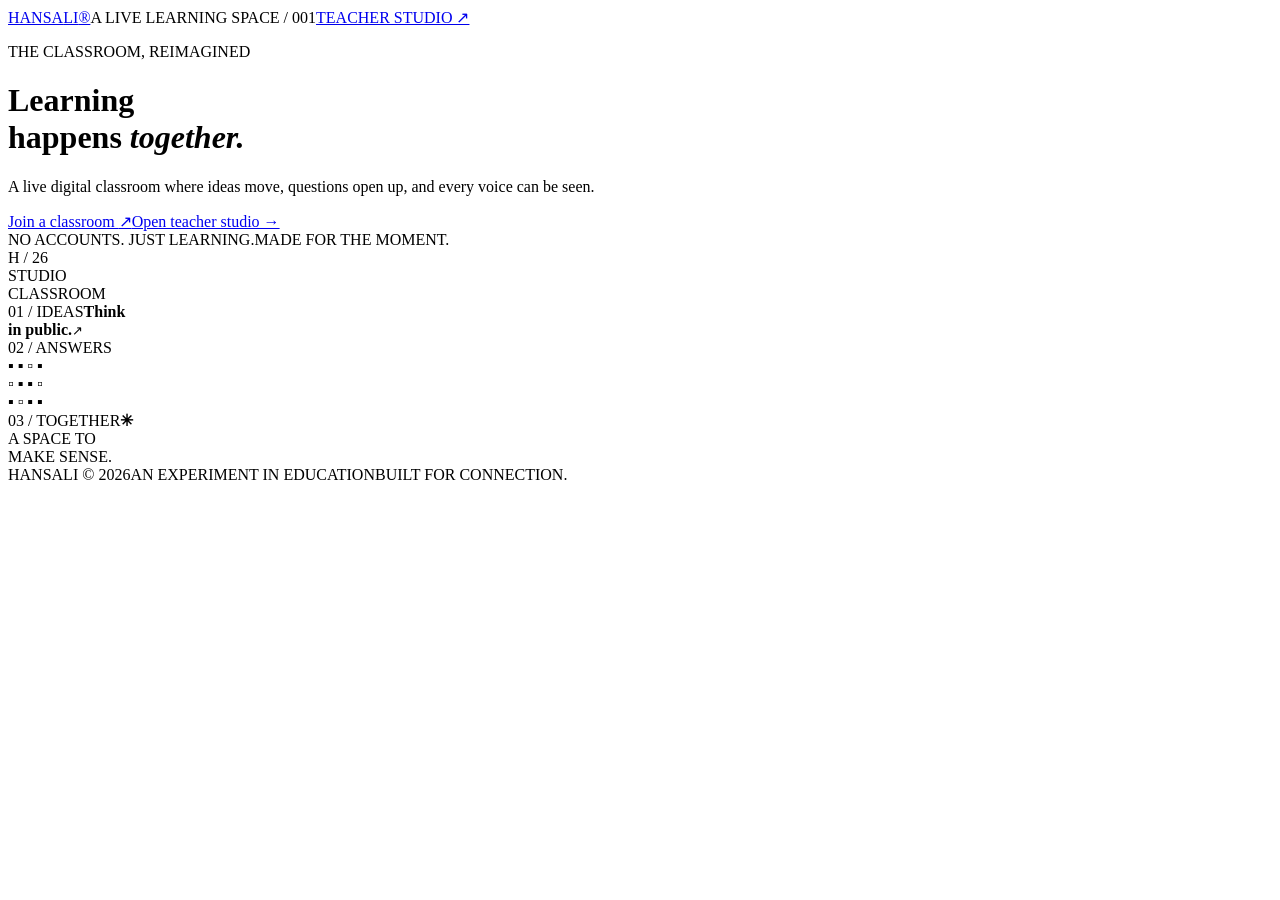
==== index.html @ 31b4c89b "WEB HANSSLI" ====
<!doctype html>
<html lang="en"><head><meta charset="utf-8"><meta name="viewport" content="width=device-width,initial-scale=1"><meta name="theme-color" content="#f3f0e8"><title>HANSALI — The live classroom</title><link rel="preconnect" href="https://fonts.googleapis.com"><link href="https://fonts.googleapis.com/css2?family=DM+Mono:wght@400;500&family=DM+Sans:wght@400;500;600;700;800;900&display=swap" rel="stylesheet"><link rel="stylesheet" href="css/style.css"></head>
<body class="landing">
<header class="topbar"><a class="brand" href="index.html">HANSA<span>LI</span><i>®</i></a><span class="eyebrow">A LIVE LEARNING SPACE / 001</span><a class="nav-link" href="teacher.html">TEACHER STUDIO ↗</a></header>
<main class="hero">
  <div class="hero-copy"><p class="kicker"><span class="live-dot"></span> THE CLASSROOM, REIMAGINED</p><h1>Learning<br>happens <em>together.</em></h1><p class="hero-sub">A live digital classroom where ideas move, questions open up, and every voice can be seen.</p><div class="hero-actions"><a class="btn btn-dark" href="student.html">Join a classroom <span>↗</span></a><a class="text-link" href="teacher.html">Open teacher studio →</a></div><div class="hero-foot"><span>NO ACCOUNTS. JUST LEARNING.</span><span>MADE FOR THE MOMENT.</span></div></div>
  <div class="hero-art"><div class="art-stamp">H / 26<br>STUDIO<br>CLASSROOM</div><div class="orb orb-one"></div><div class="orb orb-two"></div><div class="art-grid"></div><div class="art-card card-a"><span>01 / IDEAS</span><strong>Think<br>in public.</strong><small>↗</small></div><div class="art-card card-b"><span>02 / ANSWERS</span><div class="mini-dots">▪ ▪ ▫ ▪<br>▫ ▪ ▪ ▫<br>▪ ▫ ▪ ▪</div></div><div class="art-card card-c"><span>03 / TOGETHER</span><strong>✳</strong></div><div class="art-caption">A SPACE TO<br>MAKE SENSE.</div></div>
</main>
<footer class="site-footer"><span>HANSALI © 2026</span><span>AN EXPERIMENT IN EDUCATION</span><span>BUILT FOR CONNECTION.</span></footer>
</body></html>
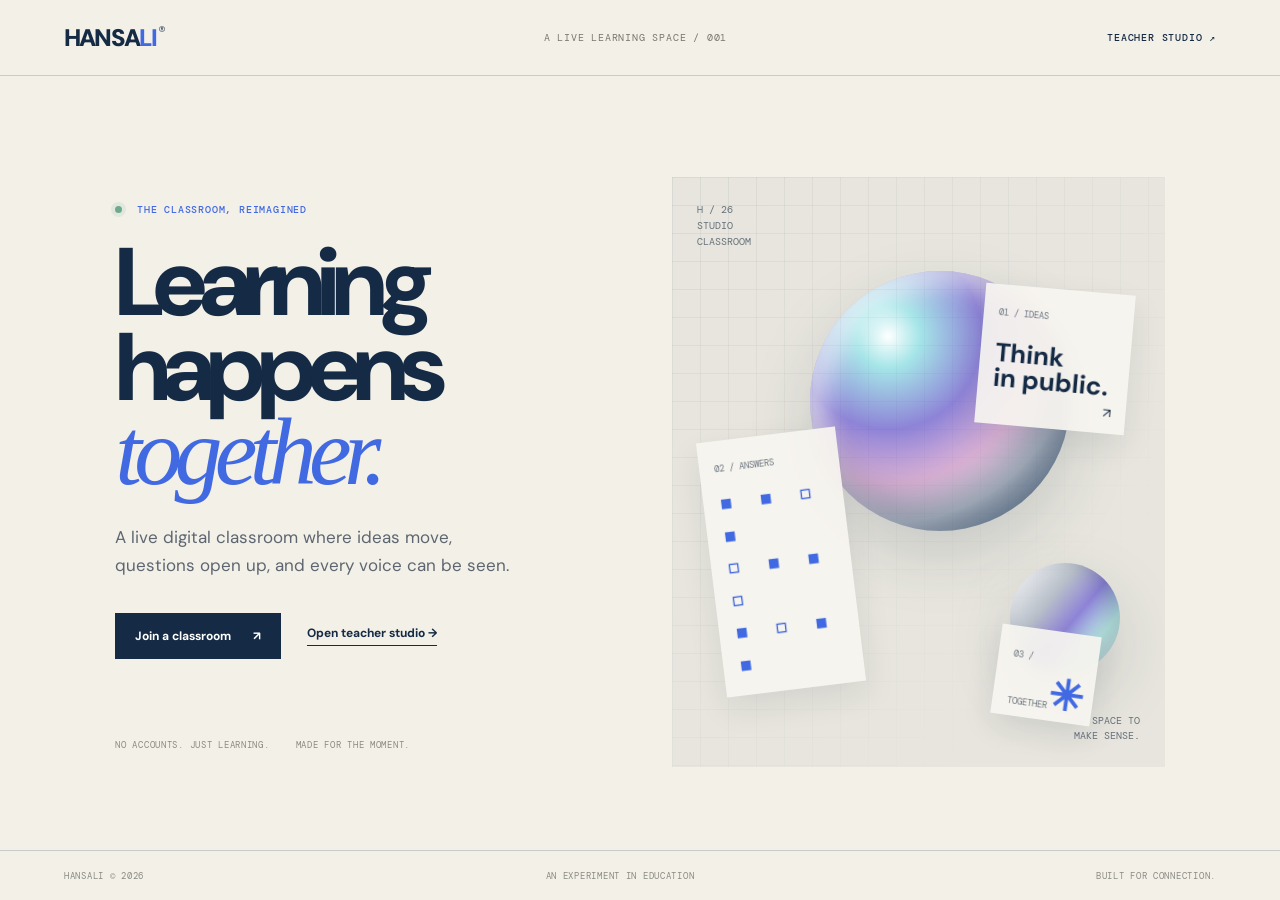
==== commit 3dddddaa: "Fix static asset paths for root-level files" ====
--- a/index.html
+++ b/index.html
@@ -1,5 +1,5 @@
 <!doctype html>
-<html lang="en"><head><meta charset="utf-8"><meta name="viewport" content="width=device-width,initial-scale=1"><meta name="theme-color" content="#f3f0e8"><title>HANSALI — The live classroom</title><link rel="preconnect" href="https://fonts.googleapis.com"><link href="https://fonts.googleapis.com/css2?family=DM+Mono:wght@400;500&family=DM+Sans:wght@400;500;600;700;800;900&display=swap" rel="stylesheet"><link rel="stylesheet" href="css/style.css"></head>
+<html lang="en"><head><meta charset="utf-8"><meta name="viewport" content="width=device-width,initial-scale=1"><meta name="theme-color" content="#f3f0e8"><title>HANSALI — The live classroom</title><link rel="preconnect" href="https://fonts.googleapis.com"><link href="https://fonts.googleapis.com/css2?family=DM+Mono:wght@400;500&family=DM+Sans:wght@400;500;600;700;800;900&display=swap" rel="stylesheet"><link rel="stylesheet" href="style.css"></head>
 <body class="landing">
 <header class="topbar"><a class="brand" href="index.html">HANSA<span>LI</span><i>®</i></a><span class="eyebrow">A LIVE LEARNING SPACE / 001</span><a class="nav-link" href="teacher.html">TEACHER STUDIO ↗</a></header>
 <main class="hero">
--- a/style.css
+++ b/style.css
@@ -0,0 +1,2 @@
+*{box-sizing:border-box} :root{--paper:#f3f0e8;--navy:#152b45;--blue:#4169e1;--ink:#181818;--silver:#d9dde5;--muted:#77776f;--line:rgba(21,43,69,.18);--mono:'DM Mono',monospace;--sans:'DM Sans',sans-serif}html{scroll-behavior:smooth}body{margin:0;background:var(--paper);color:var(--navy);font-family:var(--sans);min-height:100vh}a{color:inherit;text-decoration:none}button,input,textarea{font:inherit}button{cursor:pointer}.hidden{display:none!important}.topbar{height:76px;padding:0 5vw;display:flex;align-items:center;justify-content:space-between;border-bottom:1px solid var(--line)}.brand{font-size:24px;font-weight:900;letter-spacing:-1.8px;color:var(--navy)}.brand span{color:var(--blue)}.brand i{font:10px var(--mono);vertical-align:top;margin-left:3px}.eyebrow,.mono,.kicker,.panel-index,label,.tiny,.site-footer,.hero-foot,.nav-link{font-family:var(--mono);letter-spacing:.08em;font-size:10px}.eyebrow{color:var(--muted)}.nav-link{font-weight:500}.hero{min-height:calc(100vh - 126px);padding:7vh 9vw 5vh;display:grid;grid-template-columns:1fr 1fr;align-items:center;gap:5vw;overflow:hidden}.kicker{color:var(--blue);font-weight:500}.live-dot{display:inline-block;width:7px;height:7px;border-radius:50%;background:#6caa8b;margin-right:8px;box-shadow:0 0 0 4px #6caa8b22}.hero h1,.gate-form h1,.studio-heading h1,.join-copy h1{font-size:clamp(58px,7.5vw,112px);line-height:.88;letter-spacing:-.085em;margin:25px 0 28px;font-weight:800}.hero h1 em,.gate-form h1 em,.studio-heading h1 em,.join-copy h1 em,.panel-title h3 em{font-family:Georgia,serif;font-weight:400;color:var(--blue);letter-spacing:-.08em}.hero-sub{max-width:400px;font-size:17px;line-height:1.65;color:#5d6670}.hero-actions{display:flex;align-items:center;gap:26px;margin-top:34px}.btn{border:0;padding:15px 20px;display:inline-flex;align-items:center;justify-content:center;gap:22px;font-weight:700;font-size:12px;transition:transform .2s,background .2s;color:var(--navy)}.btn:hover{transform:translateY(-2px)}.btn-dark{background:var(--navy);color:white}.btn-blue{background:var(--blue);color:white}.btn-light{background:var(--paper);color:var(--navy)}.btn-outline{background:transparent;border:1px solid var(--line)}.btn-small{padding:10px 13px;font-size:11px}.text-link{font-size:12px;font-weight:700;border-bottom:1px solid var(--navy);padding-bottom:4px}.hero-foot{display:flex;gap:26px;color:#8b8b82;margin-top:80px;font-size:9px}.hero-art{height:min(590px,70vh);min-height:440px;position:relative;background:#e7e5dd;overflow:hidden}.art-grid{position:absolute;inset:0;background-image:linear-gradient(#152b4510 1px,transparent 1px),linear-gradient(90deg,#152b4510 1px,transparent 1px);background-size:28px 28px;mask-image:linear-gradient(130deg,black,transparent 80%)}.orb{position:absolute;border-radius:50%;filter:drop-shadow(0 25px 30px #152b4525)}.orb-one{width:260px;height:260px;top:16%;left:28%;background:radial-gradient(circle at 30% 25%,#fff 0,#a5e5e8 12%,#8e83d7 35%,#dfb4d8 55%,#d8dce4 70%,#6f849c 90%);box-shadow:inset -25px -30px 40px #152b4566,inset 15px 15px 25px #fff9}.orb-two{width:110px;height:110px;right:9%;bottom:16%;background:linear-gradient(130deg,#fff,#b8bfc9 35%,#8e83d7 55%,#c4f4ed 75%,#fff);box-shadow:inset -12px -10px 20px #152b4540}.art-stamp{position:absolute;top:25px;left:25px;z-index:2;font:10px/1.6 var(--mono);color:#66717b}.art-card{position:absolute;z-index:3;padding:15px;background:#f8f6f0e8;box-shadow:0 12px 30px #152b4518;backdrop-filter:blur(8px)}.art-card span{font:9px var(--mono);color:#6c7680}.card-a{top:19%;right:7%;transform:rotate(5deg);width:150px}.card-a strong{display:block;font-size:26px;line-height:.95;margin:20px 0}.card-a small{position:absolute;right:15px;bottom:12px}.card-b{bottom:13%;left:8%;transform:rotate(-7deg);width:140px}.mini-dots{font:25px/1.3 var(--mono);letter-spacing:5px;margin-top:10px;color:var(--blue)}.card-c{right:14%;bottom:8%;width:100px;height:90px;transform:rotate(8deg)}.card-c strong{font-size:42px;color:var(--blue)}.art-caption{position:absolute;bottom:24px;right:25px;font:10px/1.5 var(--mono);text-align:right;color:#66717b}.site-footer{height:50px;border-top:1px solid var(--line);display:flex;justify-content:space-between;align-items:center;padding:0 5vw;color:#8a8b83;font-size:9px}.muted{color:var(--muted);line-height:1.6}.error-text{color:#b04444;font-size:12px;min-height:18px}.toast{position:fixed;bottom:22px;left:50%;transform:translate(-50%,20px);background:var(--navy);color:white;padding:12px 18px;font-size:12px;opacity:0;pointer-events:none;transition:.25s;z-index:50}.toast.show{opacity:1;transform:translate(-50%,0)}input,textarea{width:100%;padding:13px 14px;border:1px solid var(--line);background:#fff9;color:var(--navy);outline:none;border-radius:0}input:focus,textarea:focus{border-color:var(--blue)}textarea{resize:vertical;line-height:1.5}label{display:block;color:#697581;margin-bottom:8px}form{display:flex;flex-direction:column;gap:12px}
+@media(max-width:800px){.topbar{height:64px;padding:0 20px}.eyebrow{display:none}.hero{padding:55px 24px;grid-template-columns:1fr;gap:40px}.hero h1{font-size:clamp(58px,15vw,90px)}.hero-art{height:430px;min-height:0}.hero-foot{margin-top:50px;flex-wrap:wrap}.site-footer{padding:12px 20px;height:auto;gap:12px;flex-wrap:wrap}.nav-link{font-size:9px}}
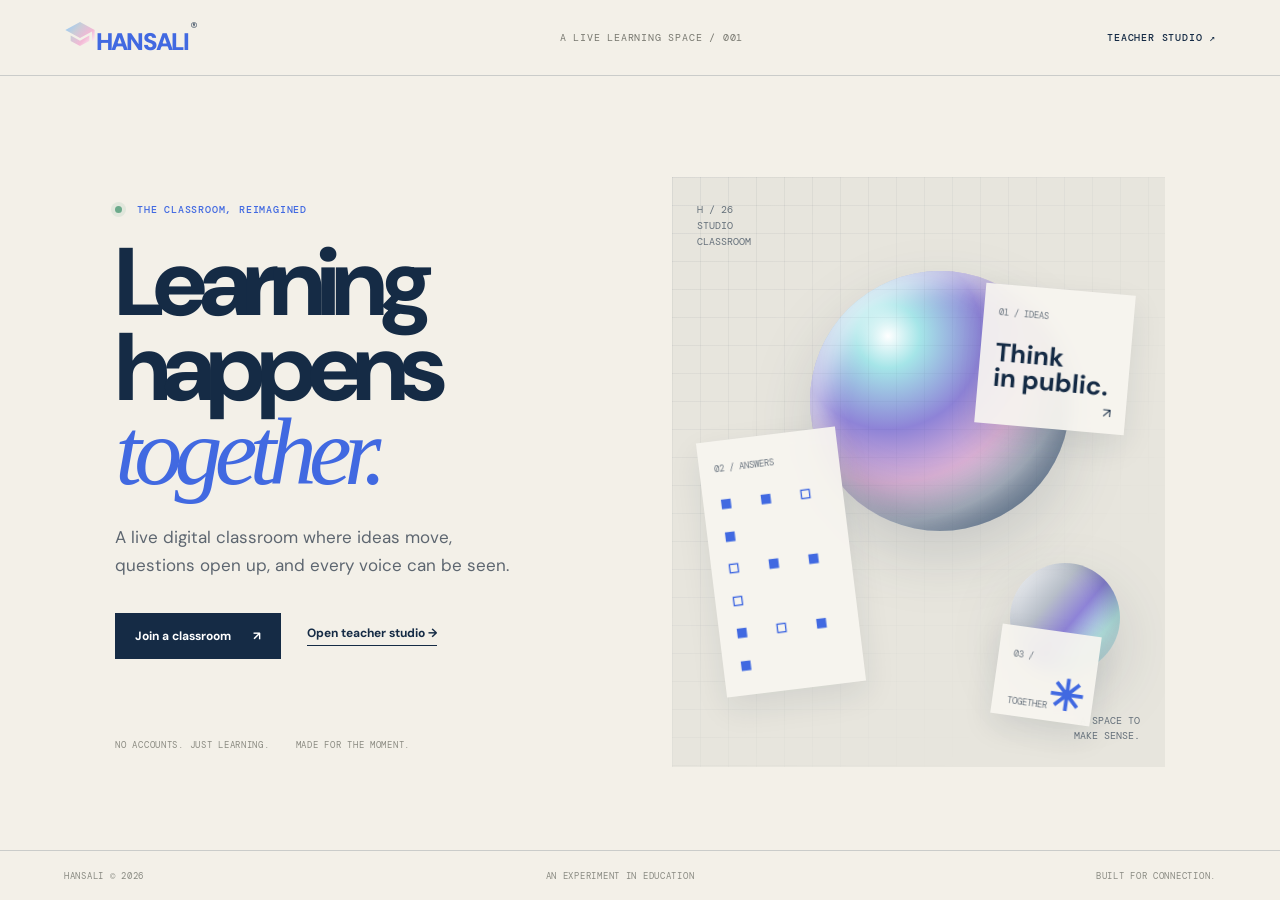
==== commit 252cffd5: "Apply unified HANSALI logo and gradient identity" ====
--- a/index.html
+++ b/index.html
@@ -1,7 +1,7 @@
 <!doctype html>
-<html lang="en"><head><meta charset="utf-8"><meta name="viewport" content="width=device-width,initial-scale=1"><meta name="theme-color" content="#f3f0e8"><title>HANSALI — The live classroom</title><link rel="preconnect" href="https://fonts.googleapis.com"><link href="https://fonts.googleapis.com/css2?family=DM+Mono:wght@400;500&family=DM+Sans:wght@400;500;600;700;800;900&display=swap" rel="stylesheet"><link rel="stylesheet" href="style.css"></head>
+<html lang="en"><head><meta charset="utf-8"><meta name="viewport" content="width=device-width,initial-scale=1"><meta name="theme-color" content="#f3f0e8"><title>HANSALI — The live classroom</title><link rel="preconnect" href="https://fonts.googleapis.com"><link href="https://fonts.googleapis.com/css2?family=DM+Mono:wght@400;500&family=DM+Sans:wght@400;500;600;700;800;900&display=swap" rel="stylesheet"><link rel="icon" type="image/svg+xml" href="./school%2B48px-131987943394753442_0px.svg"><link rel="stylesheet" href="style.css"></head>
 <body class="landing">
-<header class="topbar"><a class="brand" href="index.html">HANSA<span>LI</span><i>®</i></a><span class="eyebrow">A LIVE LEARNING SPACE / 001</span><a class="nav-link" href="teacher.html">TEACHER STUDIO ↗</a></header>
+<header class="topbar"><a class="brand" href="index.html"><img class="brand-mark" src="./school%2B48px-131987943394753442_0px.svg" alt="" width="32" height="32"><span class="brand-word">HANSALI</span><i>®</i></a><span class="eyebrow">A LIVE LEARNING SPACE / 001</span><a class="nav-link" href="teacher.html">TEACHER STUDIO ↗</a></header>
 <main class="hero">
   <div class="hero-copy"><p class="kicker"><span class="live-dot"></span> THE CLASSROOM, REIMAGINED</p><h1>Learning<br>happens <em>together.</em></h1><p class="hero-sub">A live digital classroom where ideas move, questions open up, and every voice can be seen.</p><div class="hero-actions"><a class="btn btn-dark" href="student.html">Join a classroom <span>↗</span></a><a class="text-link" href="teacher.html">Open teacher studio →</a></div><div class="hero-foot"><span>NO ACCOUNTS. JUST LEARNING.</span><span>MADE FOR THE MOMENT.</span></div></div>
   <div class="hero-art"><div class="art-stamp">H / 26<br>STUDIO<br>CLASSROOM</div><div class="orb orb-one"></div><div class="orb orb-two"></div><div class="art-grid"></div><div class="art-card card-a"><span>01 / IDEAS</span><strong>Think<br>in public.</strong><small>↗</small></div><div class="art-card card-b"><span>02 / ANSWERS</span><div class="mini-dots">▪ ▪ ▫ ▪<br>▫ ▪ ▪ ▫<br>▪ ▫ ▪ ▪</div></div><div class="art-card card-c"><span>03 / TOGETHER</span><strong>✳</strong></div><div class="art-caption">A SPACE TO<br>MAKE SENSE.</div></div>
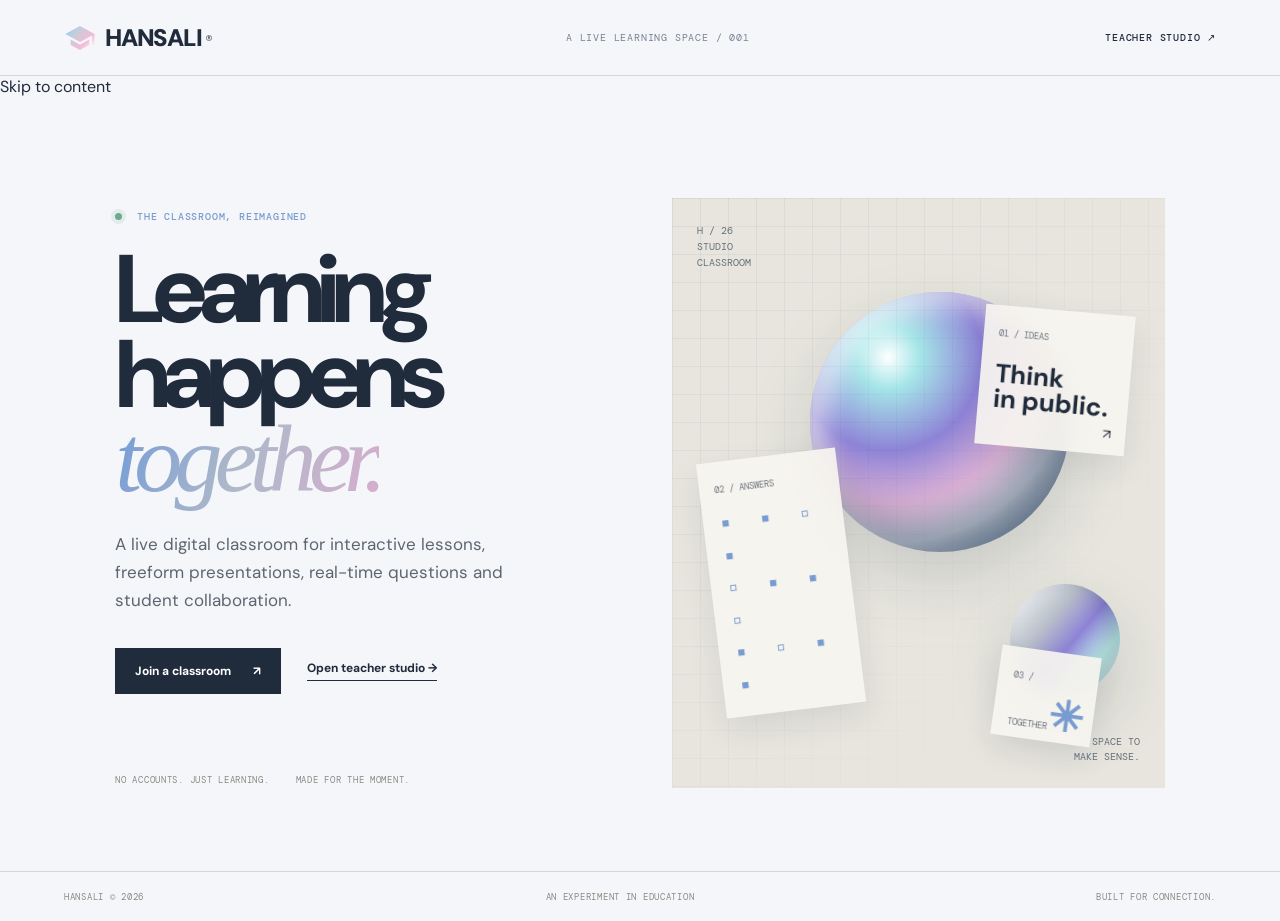
==== commit 72f5b934: "Audit fixes, accessibility and SEO metadata" ====
--- a/index.html
+++ b/index.html
@@ -1,10 +1,10 @@
 <!doctype html>
-<html lang="en"><head><meta charset="utf-8"><meta name="viewport" content="width=device-width,initial-scale=1"><meta name="theme-color" content="#f3f0e8"><title>HANSALI — The live classroom</title><link rel="preconnect" href="https://fonts.googleapis.com"><link href="https://fonts.googleapis.com/css2?family=DM+Mono:wght@400;500&family=DM+Sans:wght@400;500;600;700;800;900&display=swap" rel="stylesheet"><link rel="icon" type="image/svg+xml" href="./school%2B48px-131987943394753442_0px.svg"><link rel="stylesheet" href="style.css"></head>
+<html lang="en"><head><meta charset="utf-8"><meta name="viewport" content="width=device-width,initial-scale=1"><meta name="theme-color" content="#f5f6fa"><meta name="description" content="HANSALI is a live digital classroom where teachers share interactive lessons, build freeform slides, ask questions and bring student ideas together."><meta name="robots" content="index,follow,max-image-preview:large"><link rel="canonical" href="https://hanssali.pages.dev/"><meta property="og:type" content="website"><meta property="og:site_name" content="HANSALI"><meta property="og:title" content="HANSALI — A live digital classroom"><meta property="og:description" content="Interactive lessons, freeform slides, live questions and a shared answer wall — all in one simple classroom."><meta property="og:url" content="https://hanssali.pages.dev/"><meta property="og:image" content="https://hanssali.pages.dev/school%2B48px-131987943394753442_0px.svg"><meta property="og:image:alt" content="HANSALI school logo"><meta name="twitter:card" content="summary"><meta name="twitter:title" content="HANSALI — A live digital classroom"><meta name="twitter:description" content="A live digital classroom for interactive teaching and student collaboration."><title>HANSALI — Live Digital Classroom for Teachers & Students</title><link rel="preconnect" href="https://fonts.googleapis.com"><link href="https://fonts.googleapis.com/css2?family=DM+Mono:wght@400;500&family=DM+Sans:wght@400;500;600;700;800;900&display=swap" rel="stylesheet"><link rel="icon" type="image/svg+xml" href="./school%2B48px-131987943394753442_0px.svg"><link rel="stylesheet" href="style.css"></head>
 <body class="landing">
 <header class="topbar"><a class="brand" href="index.html"><img class="brand-mark" src="./school%2B48px-131987943394753442_0px.svg" alt="" width="32" height="32"><span class="brand-word">HANSALI</span><i>®</i></a><span class="eyebrow">A LIVE LEARNING SPACE / 001</span><a class="nav-link" href="teacher.html">TEACHER STUDIO ↗</a></header>
-<main class="hero">
-  <div class="hero-copy"><p class="kicker"><span class="live-dot"></span> THE CLASSROOM, REIMAGINED</p><h1>Learning<br>happens <em>together.</em></h1><p class="hero-sub">A live digital classroom where ideas move, questions open up, and every voice can be seen.</p><div class="hero-actions"><a class="btn btn-dark" href="student.html">Join a classroom <span>↗</span></a><a class="text-link" href="teacher.html">Open teacher studio →</a></div><div class="hero-foot"><span>NO ACCOUNTS. JUST LEARNING.</span><span>MADE FOR THE MOMENT.</span></div></div>
+<a class="skip-link" href="#main-content">Skip to content</a><main id="main-content" class="hero">
+  <div class="hero-copy"><p class="kicker"><span class="live-dot"></span> THE CLASSROOM, REIMAGINED</p><h1>Learning<br>happens <em>together.</em></h1><p class="hero-sub">A live digital classroom for interactive lessons, freeform presentations, real-time questions and student collaboration.</p><div class="hero-actions"><a class="btn btn-dark" href="student.html">Join a classroom <span>↗</span></a><a class="text-link" href="teacher.html">Open teacher studio →</a></div><div class="hero-foot"><span>NO ACCOUNTS. JUST LEARNING.</span><span>MADE FOR THE MOMENT.</span></div></div>
   <div class="hero-art"><div class="art-stamp">H / 26<br>STUDIO<br>CLASSROOM</div><div class="orb orb-one"></div><div class="orb orb-two"></div><div class="art-grid"></div><div class="art-card card-a"><span>01 / IDEAS</span><strong>Think<br>in public.</strong><small>↗</small></div><div class="art-card card-b"><span>02 / ANSWERS</span><div class="mini-dots">▪ ▪ ▫ ▪<br>▫ ▪ ▪ ▫<br>▪ ▫ ▪ ▪</div></div><div class="art-card card-c"><span>03 / TOGETHER</span><strong>✳</strong></div><div class="art-caption">A SPACE TO<br>MAKE SENSE.</div></div>
 </main>
 <footer class="site-footer"><span>HANSALI © 2026</span><span>AN EXPERIMENT IN EDUCATION</span><span>BUILT FOR CONNECTION.</span></footer>
-</body></html>+<script type="application/ld+json">{"@context":"https://schema.org","@type":"WebApplication","name":"HANSALI","url":"https://hanssali.pages.dev/","applicationCategory":"EducationalApplication","operatingSystem":"Any device with a modern web browser","description":"A live digital classroom for interactive lessons, freeform presentations, real-time questions and student collaboration.","isAccessibleForFree":true}</script></body></html>
--- a/style.css
+++ b/style.css
@@ -1,2 +1,11 @@
-*{box-sizing:border-box} :root{--paper:#f3f0e8;--navy:#152b45;--blue:#4169e1;--ink:#181818;--silver:#d9dde5;--muted:#77776f;--line:rgba(21,43,69,.18);--mono:'DM Mono',monospace;--sans:'DM Sans',sans-serif}html{scroll-behavior:smooth}body{margin:0;background:var(--paper);color:var(--navy);font-family:var(--sans);min-height:100vh}a{color:inherit;text-decoration:none}button,input,textarea{font:inherit}button{cursor:pointer}.hidden{display:none!important}.topbar{height:76px;padding:0 5vw;display:flex;align-items:center;justify-content:space-between;border-bottom:1px solid var(--line)}.brand{font-size:24px;font-weight:900;letter-spacing:-1.8px;color:var(--navy)}.brand span{color:var(--blue)}.brand i{font:10px var(--mono);vertical-align:top;margin-left:3px}.eyebrow,.mono,.kicker,.panel-index,label,.tiny,.site-footer,.hero-foot,.nav-link{font-family:var(--mono);letter-spacing:.08em;font-size:10px}.eyebrow{color:var(--muted)}.nav-link{font-weight:500}.hero{min-height:calc(100vh - 126px);padding:7vh 9vw 5vh;display:grid;grid-template-columns:1fr 1fr;align-items:center;gap:5vw;overflow:hidden}.kicker{color:var(--blue);font-weight:500}.live-dot{display:inline-block;width:7px;height:7px;border-radius:50%;background:#6caa8b;margin-right:8px;box-shadow:0 0 0 4px #6caa8b22}.hero h1,.gate-form h1,.studio-heading h1,.join-copy h1{font-size:clamp(58px,7.5vw,112px);line-height:.88;letter-spacing:-.085em;margin:25px 0 28px;font-weight:800}.hero h1 em,.gate-form h1 em,.studio-heading h1 em,.join-copy h1 em,.panel-title h3 em{font-family:Georgia,serif;font-weight:400;color:var(--blue);letter-spacing:-.08em}.hero-sub{max-width:400px;font-size:17px;line-height:1.65;color:#5d6670}.hero-actions{display:flex;align-items:center;gap:26px;margin-top:34px}.btn{border:0;padding:15px 20px;display:inline-flex;align-items:center;justify-content:center;gap:22px;font-weight:700;font-size:12px;transition:transform .2s,background .2s;color:var(--navy)}.btn:hover{transform:translateY(-2px)}.btn-dark{background:var(--navy);color:white}.btn-blue{background:var(--blue);color:white}.btn-light{background:var(--paper);color:var(--navy)}.btn-outline{background:transparent;border:1px solid var(--line)}.btn-small{padding:10px 13px;font-size:11px}.text-link{font-size:12px;font-weight:700;border-bottom:1px solid var(--navy);padding-bottom:4px}.hero-foot{display:flex;gap:26px;color:#8b8b82;margin-top:80px;font-size:9px}.hero-art{height:min(590px,70vh);min-height:440px;position:relative;background:#e7e5dd;overflow:hidden}.art-grid{position:absolute;inset:0;background-image:linear-gradient(#152b4510 1px,transparent 1px),linear-gradient(90deg,#152b4510 1px,transparent 1px);background-size:28px 28px;mask-image:linear-gradient(130deg,black,transparent 80%)}.orb{position:absolute;border-radius:50%;filter:drop-shadow(0 25px 30px #152b4525)}.orb-one{width:260px;height:260px;top:16%;left:28%;background:radial-gradient(circle at 30% 25%,#fff 0,#a5e5e8 12%,#8e83d7 35%,#dfb4d8 55%,#d8dce4 70%,#6f849c 90%);box-shadow:inset -25px -30px 40px #152b4566,inset 15px 15px 25px #fff9}.orb-two{width:110px;height:110px;right:9%;bottom:16%;background:linear-gradient(130deg,#fff,#b8bfc9 35%,#8e83d7 55%,#c4f4ed 75%,#fff);box-shadow:inset -12px -10px 20px #152b4540}.art-stamp{position:absolute;top:25px;left:25px;z-index:2;font:10px/1.6 var(--mono);color:#66717b}.art-card{position:absolute;z-index:3;padding:15px;background:#f8f6f0e8;box-shadow:0 12px 30px #152b4518;backdrop-filter:blur(8px)}.art-card span{font:9px var(--mono);color:#6c7680}.card-a{top:19%;right:7%;transform:rotate(5deg);width:150px}.card-a strong{display:block;font-size:26px;line-height:.95;margin:20px 0}.card-a small{position:absolute;right:15px;bottom:12px}.card-b{bottom:13%;left:8%;transform:rotate(-7deg);width:140px}.mini-dots{font:25px/1.3 var(--mono);letter-spacing:5px;margin-top:10px;color:var(--blue)}.card-c{right:14%;bottom:8%;width:100px;height:90px;transform:rotate(8deg)}.card-c strong{font-size:42px;color:var(--blue)}.art-caption{position:absolute;bottom:24px;right:25px;font:10px/1.5 var(--mono);text-align:right;color:#66717b}.site-footer{height:50px;border-top:1px solid var(--line);display:flex;justify-content:space-between;align-items:center;padding:0 5vw;color:#8a8b83;font-size:9px}.muted{color:var(--muted);line-height:1.6}.error-text{color:#b04444;font-size:12px;min-height:18px}.toast{position:fixed;bottom:22px;left:50%;transform:translate(-50%,20px);background:var(--navy);color:white;padding:12px 18px;font-size:12px;opacity:0;pointer-events:none;transition:.25s;z-index:50}.toast.show{opacity:1;transform:translate(-50%,0)}input,textarea{width:100%;padding:13px 14px;border:1px solid var(--line);background:#fff9;color:var(--navy);outline:none;border-radius:0}input:focus,textarea:focus{border-color:var(--blue)}textarea{resize:vertical;line-height:1.5}label{display:block;color:#697581;margin-bottom:8px}form{display:flex;flex-direction:column;gap:12px}
-@media(max-width:800px){.topbar{height:64px;padding:0 20px}.eyebrow{display:none}.hero{padding:55px 24px;grid-template-columns:1fr;gap:40px}.hero h1{font-size:clamp(58px,15vw,90px)}.hero-art{height:430px;min-height:0}.hero-foot{margin-top:50px;flex-wrap:wrap}.site-footer{padding:12px 20px;height:auto;gap:12px;flex-wrap:wrap}.nav-link{font-size:9px}}+*{box-sizing:border-box} :root{--paper:#f5f6fa;--navy:#202b3c;--blue:#789bd1;--ink:#202b3c;--silver:#c8cdd8;--pink:#e0bfd8;--muted:#778293;--line:rgba(42,57,79,.16);--accent-gradient:linear-gradient(120deg,#8ccBff 0%,#c8cdd8 38%,#f3b9d5 72%,#fff 100%);--mono:'DM Mono',monospace;--sans:'DM Sans',sans-serif}html{scroll-behavior:smooth}body{margin:0;background:var(--paper);color:var(--navy);font-family:var(--sans);min-height:100vh}a{color:inherit;text-decoration:none}button,input,textarea{font:inherit}button{cursor:pointer}.hidden{display:none!important}.topbar{height:76px;padding:0 5vw;display:flex;align-items:center;justify-content:space-between;border-bottom:1px solid var(--line)}.brand{font-size:24px;font-weight:900;letter-spacing:-1.8px;color:var(--navy)}.brand span{color:var(--blue)}.brand i{font:10px var(--mono);vertical-align:top;margin-left:3px}.eyebrow,.mono,.kicker,.panel-index,label,.tiny,.site-footer,.hero-foot,.nav-link{font-family:var(--mono);letter-spacing:.08em;font-size:10px}.eyebrow{color:var(--muted)}.nav-link{font-weight:500}.hero{min-height:calc(100vh - 126px);padding:7vh 9vw 5vh;display:grid;grid-template-columns:1fr 1fr;align-items:center;gap:5vw;overflow:hidden}.kicker{color:var(--blue);font-weight:500}.live-dot{display:inline-block;width:7px;height:7px;border-radius:50%;background:#6caa8b;margin-right:8px;box-shadow:0 0 0 4px #6caa8b22}.hero h1,.gate-form h1,.studio-heading h1,.join-copy h1{font-size:clamp(58px,7.5vw,112px);line-height:.88;letter-spacing:-.085em;margin:25px 0 28px;font-weight:800}.hero h1 em,.gate-form h1 em,.studio-heading h1 em,.join-copy h1 em,.panel-title h3 em{font-family:Georgia,serif;font-weight:400;color:var(--blue);letter-spacing:-.08em}.hero-sub{max-width:400px;font-size:17px;line-height:1.65;color:#5d6670}.hero-actions{display:flex;align-items:center;gap:26px;margin-top:34px}.btn{border:0;padding:15px 20px;display:inline-flex;align-items:center;justify-content:center;gap:22px;font-weight:700;font-size:12px;transition:transform .2s,background .2s;color:var(--navy)}.btn:hover{transform:translateY(-2px)}.btn-dark{background:var(--navy);color:white}.btn-blue{background:var(--blue);color:white}.btn-light{background:var(--paper);color:var(--navy)}.btn-outline{background:transparent;border:1px solid var(--line)}.btn-small{padding:10px 13px;font-size:11px}.text-link{font-size:12px;font-weight:700;border-bottom:1px solid var(--navy);padding-bottom:4px}.hero-foot{display:flex;gap:26px;color:#8b8b82;margin-top:80px;font-size:9px}.hero-art{height:min(590px,70vh);min-height:440px;position:relative;background:#e7e5dd;overflow:hidden}.art-grid{position:absolute;inset:0;background-image:linear-gradient(#152b4510 1px,transparent 1px),linear-gradient(90deg,#152b4510 1px,transparent 1px);background-size:28px 28px;mask-image:linear-gradient(130deg,black,transparent 80%)}.orb{position:absolute;border-radius:50%;filter:drop-shadow(0 25px 30px #152b4525)}.orb-one{width:260px;height:260px;top:16%;left:28%;background:radial-gradient(circle at 30% 25%,#fff 0,#a5e5e8 12%,#8e83d7 35%,#dfb4d8 55%,#d8dce4 70%,#6f849c 90%);box-shadow:inset -25px -30px 40px #152b4566,inset 15px 15px 25px #fff9}.orb-two{width:110px;height:110px;right:9%;bottom:16%;background:linear-gradient(130deg,#fff,#b8bfc9 35%,#8e83d7 55%,#c4f4ed 75%,#fff);box-shadow:inset -12px -10px 20px #152b4540}.art-stamp{position:absolute;top:25px;left:25px;z-index:2;font:10px/1.6 var(--mono);color:#66717b}.art-card{position:absolute;z-index:3;padding:15px;background:#f8f6f0e8;box-shadow:0 12px 30px #152b4518;backdrop-filter:blur(8px)}.art-card span{font:9px var(--mono);color:#6c7680}.card-a{top:19%;right:7%;transform:rotate(5deg);width:150px}.card-a strong{display:block;font-size:26px;line-height:.95;margin:20px 0}.card-a small{position:absolute;right:15px;bottom:12px}.card-b{bottom:13%;left:8%;transform:rotate(-7deg);width:140px}.mini-dots{font:25px/1.3 var(--mono);letter-spacing:5px;margin-top:10px;color:var(--blue)}.card-c{right:14%;bottom:8%;width:100px;height:90px;transform:rotate(8deg)}.card-c strong{font-size:42px;color:var(--blue)}.art-caption{position:absolute;bottom:24px;right:25px;font:10px/1.5 var(--mono);text-align:right;color:#66717b}.site-footer{height:50px;border-top:1px solid var(--line);display:flex;justify-content:space-between;align-items:center;padding:0 5vw;color:#8a8b83;font-size:9px}.muted{color:var(--muted);line-height:1.6}.error-text{color:#b04444;font-size:12px;min-height:18px}.toast{position:fixed;bottom:22px;left:50%;transform:translate(-50%,20px);background:var(--navy);color:white;padding:12px 18px;font-size:12px;opacity:0;pointer-events:none;transition:.25s;z-index:50}.toast.show{opacity:1;transform:translate(-50%,0)}input,textarea{width:100%;padding:13px 14px;border:1px solid var(--line);background:#fff9;color:var(--navy);outline:none;border-radius:0}input:focus,textarea:focus{border-color:var(--blue)}textarea{resize:vertical;line-height:1.5}label{display:block;color:#697581;margin-bottom:8px}form{display:flex;flex-direction:column;gap:12px}
+@media(max-width:800px){.topbar{height:64px;padding:0 20px}.eyebrow{display:none}.hero{padding:55px 24px;grid-template-columns:1fr;gap:40px}.hero h1{font-size:clamp(58px,15vw,90px)}.hero-art{height:430px;min-height:0}.hero-foot{margin-top:50px;flex-wrap:wrap}.site-footer{padding:12px 20px;height:auto;gap:12px;flex-wrap:wrap}.nav-link{font-size:9px}}
+/* HANSALI shared identity */
+.brand{display:inline-flex;align-items:center;gap:9px;letter-spacing:-1.2px}
+.brand-mark{display:block;width:32px;height:32px;object-fit:contain;flex:0 0 auto}
+.brand .brand-word{font-size:inherit;font-weight:900;letter-spacing:inherit;color:var(--navy);background:none;-webkit-text-fill-color:currentColor}
+.brand i{margin-left:-5px}
+.btn-blue{background:linear-gradient(115deg,#789bd1 0%,#aebbd1 48%,#d9b5d2 100%);color:#18283e;box-shadow:0 8px 22px rgba(120,155,209,.18)}
+.hero h1 em,.gate-form h1 em,.studio-heading h1 em,.join-copy h1 em,.panel-title h3 em{background:linear-gradient(110deg,#719bd7,#aeb8c9 48%,#d6aecd);-webkit-background-clip:text;background-clip:text;color:transparent}
+:focus-visible{outline:2px solid #8caee0;outline-offset:3px}
+@media(max-width:750px){.brand-mark{width:29px;height:29px}}
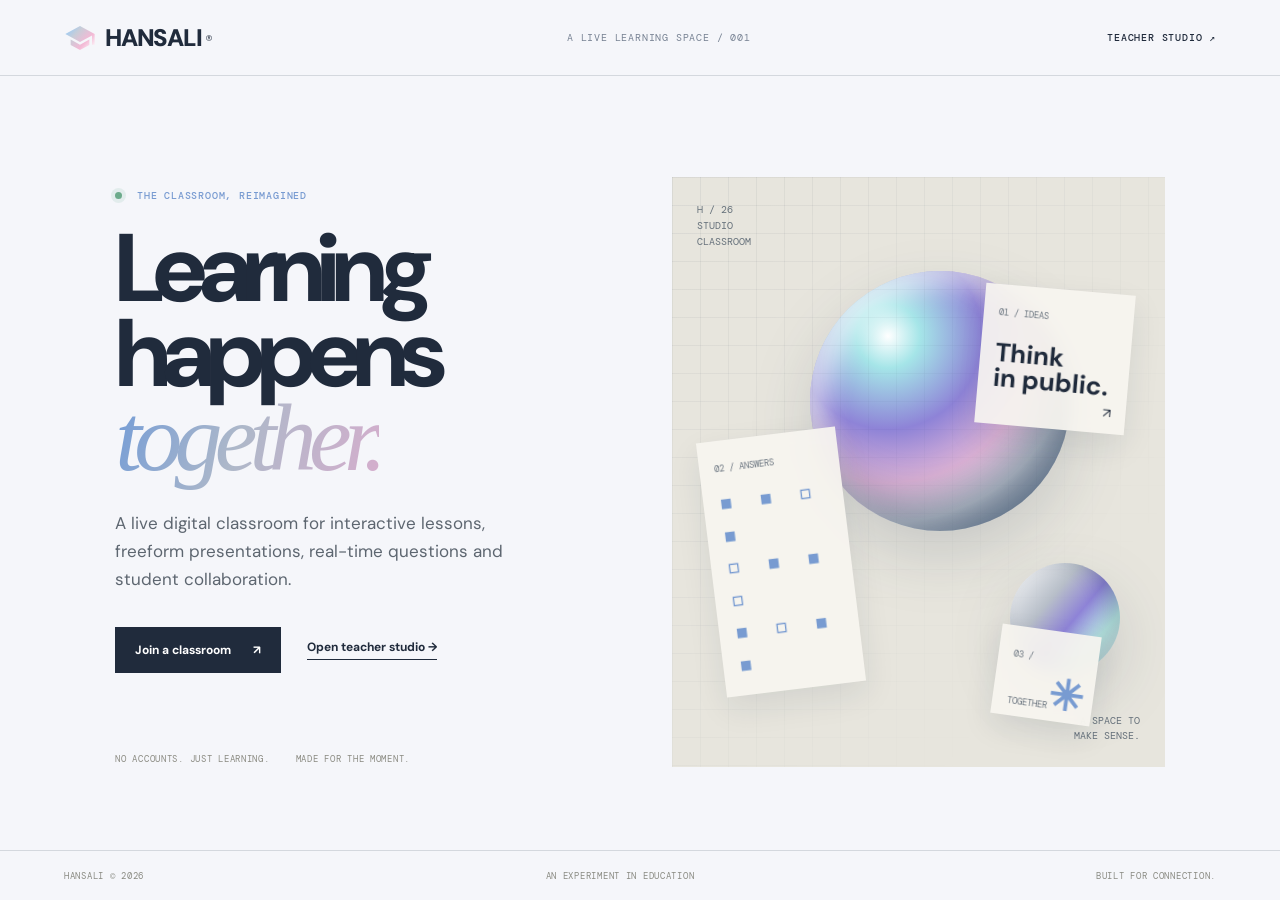
==== commit aad02c61: "Improve HANSALI landing SEO metadata and structured data" ====
--- a/index.html
+++ b/index.html
@@ -1,5 +1,5 @@
 <!doctype html>
-<html lang="en"><head><meta charset="utf-8"><meta name="viewport" content="width=device-width,initial-scale=1"><meta name="theme-color" content="#f5f6fa"><meta name="description" content="HANSALI is a live digital classroom where teachers share interactive lessons, build freeform slides, ask questions and bring student ideas together."><meta name="robots" content="index,follow,max-image-preview:large"><link rel="canonical" href="https://hanssali.pages.dev/"><meta property="og:type" content="website"><meta property="og:site_name" content="HANSALI"><meta property="og:title" content="HANSALI — A live digital classroom"><meta property="og:description" content="Interactive lessons, freeform slides, live questions and a shared answer wall — all in one simple classroom."><meta property="og:url" content="https://hanssali.pages.dev/"><meta property="og:image" content="https://hanssali.pages.dev/school%2B48px-131987943394753442_0px.svg"><meta property="og:image:alt" content="HANSALI school logo"><meta name="twitter:card" content="summary"><meta name="twitter:title" content="HANSALI — A live digital classroom"><meta name="twitter:description" content="A live digital classroom for interactive teaching and student collaboration."><title>HANSALI — Live Digital Classroom for Teachers & Students</title><link rel="preconnect" href="https://fonts.googleapis.com"><link href="https://fonts.googleapis.com/css2?family=DM+Mono:wght@400;500&family=DM+Sans:wght@400;500;600;700;800;900&display=swap" rel="stylesheet"><link rel="icon" type="image/svg+xml" href="./school%2B48px-131987943394753442_0px.svg"><link rel="stylesheet" href="style.css"></head>
+<html lang="en"><head><meta charset="utf-8"><meta name="viewport" content="width=device-width,initial-scale=1"><meta name="theme-color" content="#f5f6fa"><meta name="application-name" content="HANSALI"><meta name="author" content="HANSALI"><meta name="description" content="HANSALI is a free live digital classroom for teachers and students. Create a classroom, present interactive lessons, build freeform slides and collect real-time student answers."><meta property="og:locale" content="en_US"><meta name="robots" content="index,follow,max-image-preview:large"><link rel="canonical" href="https://hanssali.pages.dev/"><meta property="og:type" content="website"><meta property="og:site_name" content="HANSALI"><meta property="og:title" content="HANSALI — A live digital classroom"><meta property="og:description" content="Interactive lessons, freeform slides, live questions and a shared answer wall — all in one simple classroom."><meta property="og:url" content="https://hanssali.pages.dev/"><meta property="og:image" content="https://hanssali.pages.dev/school%2B48px-131987943394753442_0px.svg"><meta property="og:image:alt" content="HANSALI school logo"><meta name="twitter:card" content="summary"><meta name="twitter:image" content="https://hanssali.pages.dev/school%2B48px-131987943394753442_0px.svg"><meta name="twitter:image:alt" content="HANSALI school logo"><meta name="twitter:title" content="HANSALI — A live digital classroom"><meta name="twitter:description" content="A live digital classroom for interactive teaching and student collaboration."><title>HANSALI — Live Digital Classroom for Teachers & Students</title><link rel="preconnect" href="https://fonts.googleapis.com"><link href="https://fonts.googleapis.com/css2?family=DM+Mono:wght@400;500&family=DM+Sans:wght@400;500;600;700;800;900&display=swap" rel="stylesheet"><link rel="icon" type="image/svg+xml" href="./school%2B48px-131987943394753442_0px.svg"><link rel="stylesheet" href="style.css"></head>
 <body class="landing">
 <header class="topbar"><a class="brand" href="index.html"><img class="brand-mark" src="./school%2B48px-131987943394753442_0px.svg" alt="" width="32" height="32"><span class="brand-word">HANSALI</span><i>®</i></a><span class="eyebrow">A LIVE LEARNING SPACE / 001</span><a class="nav-link" href="teacher.html">TEACHER STUDIO ↗</a></header>
 <a class="skip-link" href="#main-content">Skip to content</a><main id="main-content" class="hero">
@@ -7,4 +7,4 @@
   <div class="hero-art"><div class="art-stamp">H / 26<br>STUDIO<br>CLASSROOM</div><div class="orb orb-one"></div><div class="orb orb-two"></div><div class="art-grid"></div><div class="art-card card-a"><span>01 / IDEAS</span><strong>Think<br>in public.</strong><small>↗</small></div><div class="art-card card-b"><span>02 / ANSWERS</span><div class="mini-dots">▪ ▪ ▫ ▪<br>▫ ▪ ▪ ▫<br>▪ ▫ ▪ ▪</div></div><div class="art-card card-c"><span>03 / TOGETHER</span><strong>✳</strong></div><div class="art-caption">A SPACE TO<br>MAKE SENSE.</div></div>
 </main>
 <footer class="site-footer"><span>HANSALI © 2026</span><span>AN EXPERIMENT IN EDUCATION</span><span>BUILT FOR CONNECTION.</span></footer>
-<script type="application/ld+json">{"@context":"https://schema.org","@type":"WebApplication","name":"HANSALI","url":"https://hanssali.pages.dev/","applicationCategory":"EducationalApplication","operatingSystem":"Any device with a modern web browser","description":"A live digital classroom for interactive lessons, freeform presentations, real-time questions and student collaboration.","isAccessibleForFree":true}</script></body></html>+<script type="application/ld+json">{"@context":"https://schema.org","@type":"WebApplication","name":"HANSALI","url":"https://hanssali.pages.dev/","applicationCategory":"EducationalApplication","operatingSystem":"Any device with a modern web browser","description":"A live digital classroom for interactive lessons, freeform presentations, real-time questions and student collaboration.","isAccessibleForFree":true,"featureList":["Live digital classrooms","Freeform slide presentations","Real-time questions and student answers","Teacher-controlled classroom participation"]}</script></body></html>
--- a/style.css
+++ b/style.css
@@ -9,3 +9,7 @@
 .hero h1 em,.gate-form h1 em,.studio-heading h1 em,.join-copy h1 em,.panel-title h3 em{background:linear-gradient(110deg,#719bd7,#aeb8c9 48%,#d6aecd);-webkit-background-clip:text;background-clip:text;color:transparent}
 :focus-visible{outline:2px solid #8caee0;outline-offset:3px}
 @media(max-width:750px){.brand-mark{width:29px;height:29px}}
+
+/* Accessibility: keyboard skip navigation */
+.skip-link{position:absolute;left:12px;top:-60px;z-index:1000;padding:11px 15px;background:#202b3c;color:#fff;border-radius:8px;font:600 13px var(--sans)}
+.skip-link:focus{top:12px}
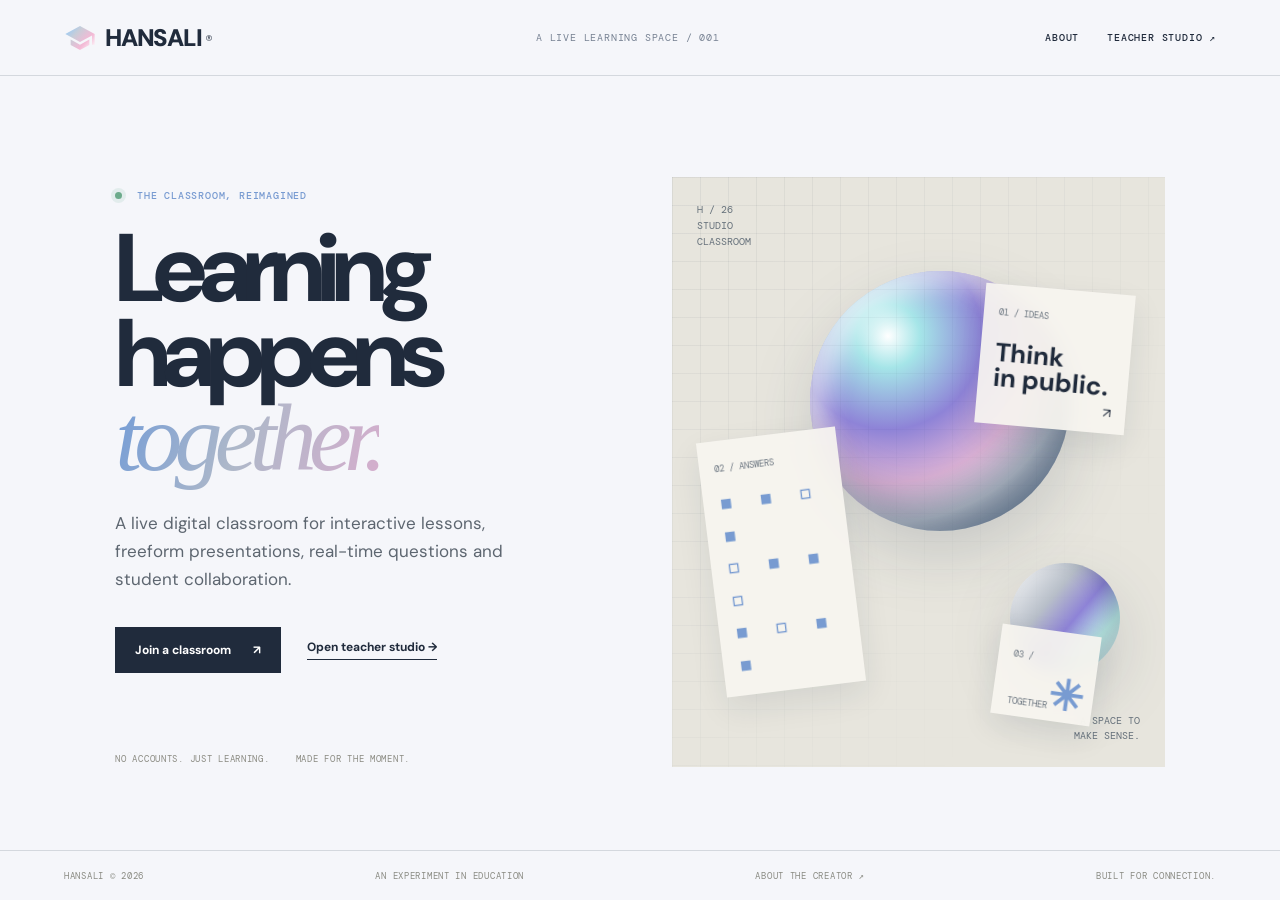
==== commit bf5ff730: "Add about navigation to homepage" ====
--- a/index.html
+++ b/index.html
@@ -1,10 +1,10 @@
 <!doctype html>
 <html lang="en"><head><meta charset="utf-8"><meta name="viewport" content="width=device-width,initial-scale=1"><meta name="theme-color" content="#f5f6fa"><meta name="application-name" content="HANSALI"><meta name="author" content="HANSALI"><meta name="description" content="HANSALI is a free live digital classroom for teachers and students. Create a classroom, present interactive lessons, build freeform slides and collect real-time student answers."><meta property="og:locale" content="en_US"><meta name="robots" content="index,follow,max-image-preview:large"><link rel="canonical" href="https://hanssali.pages.dev/"><meta property="og:type" content="website"><meta property="og:site_name" content="HANSALI"><meta property="og:title" content="HANSALI — A live digital classroom"><meta property="og:description" content="Interactive lessons, freeform slides, live questions and a shared answer wall — all in one simple classroom."><meta property="og:url" content="https://hanssali.pages.dev/"><meta property="og:image" content="https://hanssali.pages.dev/school%2B48px-131987943394753442_0px.svg"><meta property="og:image:alt" content="HANSALI school logo"><meta name="twitter:card" content="summary"><meta name="twitter:image" content="https://hanssali.pages.dev/school%2B48px-131987943394753442_0px.svg"><meta name="twitter:image:alt" content="HANSALI school logo"><meta name="twitter:title" content="HANSALI — A live digital classroom"><meta name="twitter:description" content="A live digital classroom for interactive teaching and student collaboration."><title>HANSALI — Live Digital Classroom for Teachers & Students</title><link rel="preconnect" href="https://fonts.googleapis.com"><link href="https://fonts.googleapis.com/css2?family=DM+Mono:wght@400;500&family=DM+Sans:wght@400;500;600;700;800;900&display=swap" rel="stylesheet"><link rel="icon" type="image/svg+xml" href="./school%2B48px-131987943394753442_0px.svg"><link rel="stylesheet" href="style.css"></head>
 <body class="landing">
-<header class="topbar"><a class="brand" href="index.html"><img class="brand-mark" src="./school%2B48px-131987943394753442_0px.svg" alt="" width="32" height="32"><span class="brand-word">HANSALI</span><i>®</i></a><span class="eyebrow">A LIVE LEARNING SPACE / 001</span><a class="nav-link" href="teacher.html">TEACHER STUDIO ↗</a></header>
+<header class="topbar"><a class="brand" href="index.html"><img class="brand-mark" src="./school%2B48px-131987943394753442_0px.svg" alt="" width="32" height="32"><span class="brand-word">HANSALI</span><i>®</i></a><span class="eyebrow">A LIVE LEARNING SPACE / 001</span><nav class="main-nav"><a class="nav-link" href="about.html">ABOUT</a><a class="nav-link" href="teacher.html">TEACHER STUDIO ↗</a></nav></header>
 <a class="skip-link" href="#main-content">Skip to content</a><main id="main-content" class="hero">
   <div class="hero-copy"><p class="kicker"><span class="live-dot"></span> THE CLASSROOM, REIMAGINED</p><h1>Learning<br>happens <em>together.</em></h1><p class="hero-sub">A live digital classroom for interactive lessons, freeform presentations, real-time questions and student collaboration.</p><div class="hero-actions"><a class="btn btn-dark" href="student.html">Join a classroom <span>↗</span></a><a class="text-link" href="teacher.html">Open teacher studio →</a></div><div class="hero-foot"><span>NO ACCOUNTS. JUST LEARNING.</span><span>MADE FOR THE MOMENT.</span></div></div>
   <div class="hero-art"><div class="art-stamp">H / 26<br>STUDIO<br>CLASSROOM</div><div class="orb orb-one"></div><div class="orb orb-two"></div><div class="art-grid"></div><div class="art-card card-a"><span>01 / IDEAS</span><strong>Think<br>in public.</strong><small>↗</small></div><div class="art-card card-b"><span>02 / ANSWERS</span><div class="mini-dots">▪ ▪ ▫ ▪<br>▫ ▪ ▪ ▫<br>▪ ▫ ▪ ▪</div></div><div class="art-card card-c"><span>03 / TOGETHER</span><strong>✳</strong></div><div class="art-caption">A SPACE TO<br>MAKE SENSE.</div></div>
 </main>
-<footer class="site-footer"><span>HANSALI © 2026</span><span>AN EXPERIMENT IN EDUCATION</span><span>BUILT FOR CONNECTION.</span></footer>
+<footer class="site-footer"><span>HANSALI © 2026</span><span>AN EXPERIMENT IN EDUCATION</span><a href="about.html">ABOUT THE CREATOR ↗</a><span>BUILT FOR CONNECTION.</span></footer>
 <script type="application/ld+json">{"@context":"https://schema.org","@type":"WebApplication","name":"HANSALI","url":"https://hanssali.pages.dev/","applicationCategory":"EducationalApplication","operatingSystem":"Any device with a modern web browser","description":"A live digital classroom for interactive lessons, freeform presentations, real-time questions and student collaboration.","isAccessibleForFree":true,"featureList":["Live digital classrooms","Freeform slide presentations","Real-time questions and student answers","Teacher-controlled classroom participation"]}</script></body></html>
--- a/style.css
+++ b/style.css
@@ -13,3 +13,31 @@
 /* Accessibility: keyboard skip navigation */
 .skip-link{position:absolute;left:12px;top:-60px;z-index:1000;padding:11px 15px;background:#202b3c;color:#fff;border-radius:8px;font:600 13px var(--sans)}
 .skip-link:focus{top:12px}
+
+/* Creator profile page */
+.main-nav{display:flex;align-items:center;gap:28px}
+.about-main{max-width:1180px;margin:0 auto;padding:7vh 7vw 8vh;display:grid;grid-template-columns:1.05fr .95fr;column-gap:8vw;row-gap:65px}
+.about-intro{align-self:center;padding:30px 0}
+.about-overline{font:10px var(--mono);letter-spacing:.12em;color:#8b929d;margin-top:46px}
+.about-intro h1{font-size:clamp(72px,10vw,130px);line-height:.82;letter-spacing:-.09em;margin:22px 0 28px;font-weight:800}
+.about-intro h1 em,.about-card h2 em,.about-project h2 em{font-family:Georgia,serif;font-weight:400;font-style:italic;background:linear-gradient(110deg,#719bd7,#aeb8c9 48%,#d6aecd);-webkit-background-clip:text;background-clip:text;color:transparent}
+.about-lead{max-width:470px;color:#657080;font-size:17px;line-height:1.8}
+.about-actions{display:flex;align-items:center;gap:25px;margin-top:32px;flex-wrap:wrap}
+.about-side{position:relative;min-height:460px;display:flex;align-items:flex-end;justify-content:center;padding:35px;background:linear-gradient(145deg,#e8edf4,#e8e2eb 60%,#e8e5de);overflow:hidden}
+.about-monogram{position:absolute;inset:35px 0 0;display:flex;align-items:center;justify-content:center;font-size:clamp(230px,35vw,390px);font-weight:900;letter-spacing:-.13em;color:#ffffff8a;text-shadow:12px 22px 40px #394d6520}
+.about-monogram i{position:absolute;top:18px;right:28px;font:10px var(--mono);letter-spacing:.12em;color:#647387}
+.about-card{position:relative;z-index:1;width:min(100%,360px);padding:25px;background:#ffffffc9;backdrop-filter:blur(14px);box-shadow:0 20px 50px #34435b16}
+.about-card .mono{color:#8390a1}
+.about-card h2{font-size:30px;line-height:1.05;letter-spacing:-.06em;margin:22px 0 12px}
+.about-note{font-size:13px;line-height:1.7;color:#697687}
+.about-facts{grid-column:1/-1;display:grid;grid-template-columns:repeat(4,1fr);border-top:1px solid var(--line);border-bottom:1px solid var(--line)}
+.about-fact{padding:24px 18px 25px 0;display:flex;flex-direction:column;gap:12px;border-right:1px solid var(--line)}
+.about-fact:not(:first-child){padding-left:22px}
+.about-fact:last-child{border:0}
+.about-fact .mono{color:#8993a0}
+.about-fact strong{font-size:16px;letter-spacing:-.03em}
+.about-project{grid-column:1/-1;display:grid;grid-template-columns:1fr 1fr auto;align-items:end;gap:35px;padding-top:8px}
+.about-project h2{font-size:clamp(38px,5vw,60px);letter-spacing:-.07em;margin:15px 0 0}
+.about-project>p{max-width:420px;color:#687485;line-height:1.8;font-size:14px;margin:0}
+.about-project .text-link{white-space:nowrap}
+@media(max-width:800px){.main-nav{gap:15px}.main-nav .nav-link{font-size:9px}.about-main{padding:45px 24px 60px;grid-template-columns:1fr;gap:32px}.about-intro{padding:10px 0}.about-intro h1{font-size:clamp(75px,18vw,110px)}.about-overline{margin-top:32px}.about-side{min-height:380px}.about-facts{grid-template-columns:1fr 1fr}.about-fact{padding:18px 10px 18px 0}.about-fact:not(:first-child){padding-left:14px}.about-fact:nth-child(2){border-right:0}.about-fact:nth-child(3){padding-left:0}.about-project{grid-template-columns:1fr;gap:18px}.about-project .text-link{justify-self:start}}
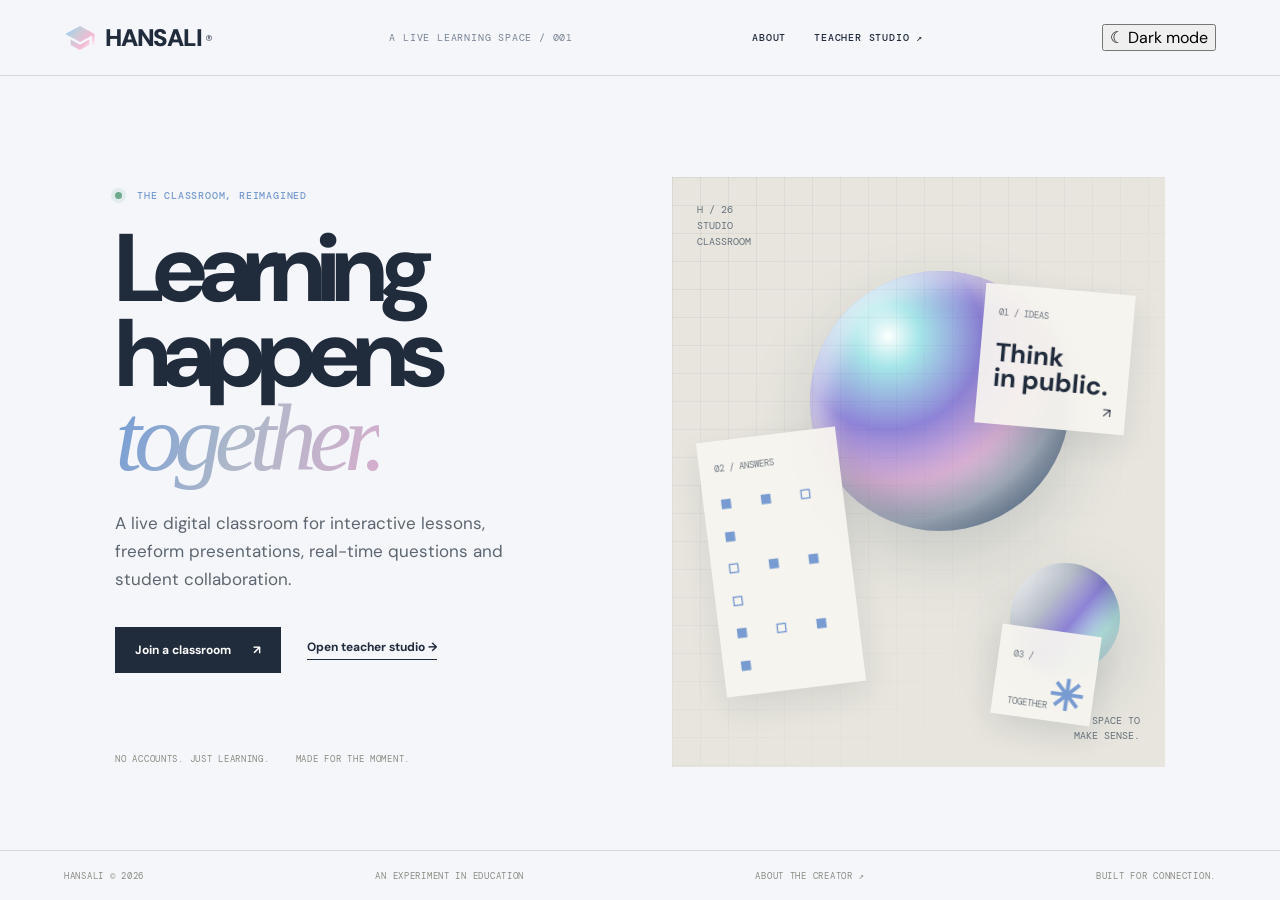
==== commit 571090d1: "Add theme toggle to index.html" ====
--- a/index.html
+++ b/index.html
@@ -7,4 +7,4 @@
   <div class="hero-art"><div class="art-stamp">H / 26<br>STUDIO<br>CLASSROOM</div><div class="orb orb-one"></div><div class="orb orb-two"></div><div class="art-grid"></div><div class="art-card card-a"><span>01 / IDEAS</span><strong>Think<br>in public.</strong><small>↗</small></div><div class="art-card card-b"><span>02 / ANSWERS</span><div class="mini-dots">▪ ▪ ▫ ▪<br>▫ ▪ ▪ ▫<br>▪ ▫ ▪ ▪</div></div><div class="art-card card-c"><span>03 / TOGETHER</span><strong>✳</strong></div><div class="art-caption">A SPACE TO<br>MAKE SENSE.</div></div>
 </main>
 <footer class="site-footer"><span>HANSALI © 2026</span><span>AN EXPERIMENT IN EDUCATION</span><a href="about.html">ABOUT THE CREATOR ↗</a><span>BUILT FOR CONNECTION.</span></footer>
-<script type="application/ld+json">{"@context":"https://schema.org","@type":"WebApplication","name":"HANSALI","url":"https://hanssali.pages.dev/","applicationCategory":"EducationalApplication","operatingSystem":"Any device with a modern web browser","description":"A live digital classroom for interactive lessons, freeform presentations, real-time questions and student collaboration.","isAccessibleForFree":true,"featureList":["Live digital classrooms","Freeform slide presentations","Real-time questions and student answers","Teacher-controlled classroom participation"]}</script></body></html>+<script type="application/ld+json">{"@context":"https://schema.org","@type":"WebApplication","name":"HANSALI","url":"https://hanssali.pages.dev/","applicationCategory":"EducationalApplication","operatingSystem":"Any device with a modern web browser","description":"A live digital classroom for interactive lessons, freeform presentations, real-time questions and student collaboration.","isAccessibleForFree":true,"featureList":["Live digital classrooms","Freeform slide presentations","Real-time questions and student answers","Teacher-controlled classroom participation"]}</script><script src="theme.js"></script></body></html>
--- a/style.css
+++ b/style.css
@@ -41,3 +41,84 @@
 .about-project>p{max-width:420px;color:#687485;line-height:1.8;font-size:14px;margin:0}
 .about-project .text-link{white-space:nowrap}
 @media(max-width:800px){.main-nav{gap:15px}.main-nav .nav-link{font-size:9px}.about-main{padding:45px 24px 60px;grid-template-columns:1fr;gap:32px}.about-intro{padding:10px 0}.about-intro h1{font-size:clamp(75px,18vw,110px)}.about-overline{margin-top:32px}.about-side{min-height:380px}.about-facts{grid-template-columns:1fr 1fr}.about-fact{padding:18px 10px 18px 0}.about-fact:not(:first-child){padding-left:14px}.about-fact:nth-child(2){border-right:0}.about-fact:nth-child(3){padding-left:0}.about-project{grid-template-columns:1fr;gap:18px}.about-project .text-link{justify-self:start}}
+
+
+/* Creator portrait with layered circular shapes */
+.about-side{isolation:isolate}
+.about-photo-wrap{position:absolute;inset:0;display:flex;align-items:center;justify-content:center;overflow:hidden}
+.about-photo{position:relative;z-index:2;width:clamp(230px,27vw,330px);aspect-ratio:1;border-radius:50%;padding:10px;background:linear-gradient(145deg,#fff,#a8c4e7 42%,#dcb9d7 78%,#fff);box-shadow:0 28px 70px #34435b30,inset 0 0 0 1px #ffffffb5}
+.about-photo::before{content:"";position:absolute;inset:9px;border:1px solid #ffffffb8;border-radius:50%;pointer-events:none;z-index:1}
+.about-photo img{display:block;width:100%;height:100%;border-radius:50%;object-fit:cover;object-position:center}
+.about-orbit{position:absolute;border:1px solid #829bbd55;border-radius:50%;z-index:1}
+.about-orbit-one{width:clamp(310px,39vw,460px);aspect-ratio:1;transform:rotate(-18deg) scaleY(.82)}
+.about-orbit-two{width:clamp(370px,46vw,540px);aspect-ratio:1;border-style:dashed;transform:rotate(24deg) scaleY(.82)}
+.about-photo-tag{position:absolute;z-index:3;right:9%;bottom:13%;padding:11px 14px;background:#ffffffdf;box-shadow:0 8px 24px #34435b18;color:#647387;font-size:9px;letter-spacing:.12em}
+@media(max-width:800px){.about-photo{width:min(68vw,280px)}.about-orbit-one{width:min(88vw,360px)}.about-orbit-two{width:min(102vw,420px)}.about-photo-tag{right:7%;bottom:10%}}
+
+
+/* About page — refreshed editorial layout */
+.about-redesign{background:#f5f6fa}
+.about-v2{max-width:1320px;margin:0 auto;padding:42px 6vw 90px}
+.about-v2-hero{display:grid;grid-template-columns:1fr .92fr;gap:6vw;align-items:center;min-height:570px}
+.about-v2-copy{padding:38px 0}
+.about-v2-eyebrow{display:block;margin-top:58px;font:10px var(--mono);letter-spacing:.16em;color:#8490a0}
+.about-v2-copy h1{font-size:clamp(68px,8.7vw,116px);line-height:.86;letter-spacing:-.09em;margin:22px 0 28px;font-weight:800}
+.about-v2-copy h1 em,.about-v2-story h2 em,.about-v2-bottom h2 em{font-family:Georgia,serif;font-weight:400;font-style:italic;background:linear-gradient(110deg,#719bd7,#aeb8c9 48%,#d6aecd);-webkit-background-clip:text;background-clip:text;color:transparent}
+.about-v2-lead{max-width:460px;font-size:16px;line-height:1.85;color:#657080}
+.about-v2-actions{display:flex;align-items:center;gap:26px;flex-wrap:wrap;margin-top:30px}
+.about-v2-visual{height:510px;position:relative;overflow:hidden;isolation:isolate;background:linear-gradient(145deg,#e7edf5,#e9e3ec 58%,#e9e8e2)}
+.about-v2-visual:before{content:"";position:absolute;inset:0;background-image:linear-gradient(#263b5510 1px,transparent 1px),linear-gradient(90deg,#263b5510 1px,transparent 1px);background-size:28px 28px;mask-image:linear-gradient(130deg,black,transparent 80%)}
+.about-v2-visual-label{position:absolute;z-index:4;top:24px;left:25px;color:#718096;font-size:9px;letter-spacing:.1em}
+.about-v2-visual .about-photo-wrap{inset:0}
+.about-v2-visual .about-photo{width:clamp(230px,25vw,310px)}
+.about-v2-visual .about-orbit-one{width:clamp(320px,37vw,430px)}
+.about-v2-visual .about-orbit-two{width:clamp(380px,44vw,510px)}
+.about-v2-visual .about-photo-tag{right:8%;bottom:14%}
+.about-v2-sticker{position:absolute;z-index:5;left:7%;bottom:8%;padding:14px 18px;background:#ffffffdf;box-shadow:0 12px 30px #34435b18;transform:rotate(-5deg)}
+.about-v2-sticker .mono{display:block;color:#8490a0;font-size:8px}
+.about-v2-sticker strong{display:block;font-size:23px;letter-spacing:-.06em;margin-top:5px}
+.about-v2-sticker strong span{color:#8e9fd0}
+.about-v2-stats{display:grid;grid-template-columns:repeat(4,1fr);margin:38px 0 90px;border-top:1px solid var(--line);border-bottom:1px solid var(--line)}
+.about-v2-stats>div{padding:22px 18px 24px 0;display:flex;flex-direction:column;gap:12px;border-right:1px solid var(--line)}
+.about-v2-stats>div:not(:first-child){padding-left:22px}
+.about-v2-stats>div:last-child{border-right:0}
+.about-v2-stats .mono,.about-v2-section-tag .mono{font-size:9px;color:#8993a0;letter-spacing:.12em}
+.about-v2-stats strong{font-size:15px;letter-spacing:-.03em}
+.about-v2-section-tag{display:flex;align-items:center;gap:22px}
+.about-v2-rule{height:1px;background:var(--line);flex:1}
+.about-v2-story{padding:0 0 88px}
+.about-v2-story-grid{display:grid;grid-template-columns:1fr 1fr;gap:8vw;margin-top:28px}
+.about-v2-story h2,.about-v2-bottom h2{font-size:clamp(42px,5.6vw,72px);line-height:.98;letter-spacing:-.075em;margin:0}
+.about-v2-story-grid>div{max-width:510px;color:#657080;font-size:15px;line-height:1.9}
+.about-v2-story-grid p{margin:0 0 16px}
+.about-v2-values{padding:0 0 90px}
+.about-v2-value-grid{display:grid;grid-template-columns:repeat(3,1fr);gap:18px;margin-top:28px}
+.about-v2-value-grid article{min-height:190px;padding:25px;background:#fff;border:1px solid #e6e9ef;box-shadow:0 14px 35px #34435b08}
+.about-v2-value-grid article>.mono{color:#91a2c2;font-size:10px}
+.about-v2-value-grid h3{font-size:23px;letter-spacing:-.05em;margin:25px 0 10px}
+.about-v2-value-grid p{font-size:13px;line-height:1.75;color:#6c7787;margin:0;max-width:290px}
+.about-v2-bottom{padding:38px 42px;background:linear-gradient(115deg,#e6edf7,#eee7ef 70%,#f0eee8);display:flex;justify-content:space-between;align-items:center;gap:30px}
+.about-v2-bottom h2{margin-top:14px}
+@media(max-width:850px){.about-v2{padding:35px 24px 65px}.about-v2-hero{grid-template-columns:1fr;gap:28px;min-height:0}.about-v2-copy{padding:12px 0}.about-v2-eyebrow{margin-top:35px}.about-v2-copy h1{font-size:clamp(66px,16vw,100px)}.about-v2-visual{height:430px}.about-v2-visual .about-photo{width:min(65vw,270px)}.about-v2-visual .about-orbit-one{width:min(88vw,370px)}.about-v2-visual .about-orbit-two{width:min(102vw,430px)}.about-v2-stats{grid-template-columns:1fr 1fr;margin:30px 0 65px}.about-v2-stats>div{padding:18px 10px 18px 0}.about-v2-stats>div:not(:first-child){padding-left:14px}.about-v2-stats>div:nth-child(2){border-right:0}.about-v2-stats>div:nth-child(3){padding-left:0}.about-v2-story-grid{grid-template-columns:1fr;gap:20px}.about-v2-values{padding-bottom:60px}.about-v2-value-grid{grid-template-columns:1fr;gap:12px}.about-v2-value-grid article{min-height:0}.about-v2-value-grid h3{margin:17px 0 8px}.about-v2-bottom{padding:28px 24px;align-items:flex-start;flex-direction:column}}
+@media(max-width:440px){.main-nav{gap:10px}.main-nav .nav-link{font-size:8px}.about-v2-visual{height:370px}.about-v2-visual .about-photo-tag{right:4%;bottom:10%;font-size:8px}.about-v2-sticker{left:5%;bottom:7%;padding:10px 13px}}
+
+/* ABOUT PAGE — complete clean rebuild */
+.about-clean{background:#f7f8fb;color:#202b3c}.about-clean-main{max-width:1240px;margin:0 auto;padding:0 6vw 88px}.about-clean-nav{background:#f7f8fb}.about-clean .main-nav{display:flex;align-items:center;gap:26px}
+.about-clean-hero{min-height:610px;display:grid;grid-template-columns:1fr .92fr;gap:7vw;align-items:center;padding:62px 0 55px}.about-clean-heading{padding:22px 0}
+.about-clean-label,.about-clean-section-head,.about-clean-art-caption,.about-clean-index,.about-clean-facts span,.about-clean-photo-caption span,.about-clean-cta>div>span{font:10px var(--mono);letter-spacing:.14em;color:#8591a2}
+.about-clean-label{display:flex;align-items:center;gap:10px;color:#789bd1}.about-clean-label span{width:7px;height:7px;border-radius:50%;background:#7eae96;box-shadow:0 0 0 4px #7eae9622}
+.about-clean-heading h1{font-size:clamp(66px,8.3vw,108px);line-height:.88;letter-spacing:-.09em;margin:34px 0 25px;font-weight:800}
+.about-clean-heading h1 em,.about-clean-story h2 em,.about-clean-cta h2 em{font-family:Georgia,serif;font-style:italic;font-weight:400;background:linear-gradient(110deg,#719bd7,#aeb8c9 50%,#d6aecd);-webkit-background-clip:text;background-clip:text;color:transparent}
+.about-clean-intro{max-width:440px;color:#667283;font-size:16px;line-height:1.85;margin:0}.about-clean-link{display:inline-flex;align-items:center;gap:24px;margin-top:32px;padding-bottom:8px;border-bottom:1px solid #202b3c;font:10px var(--mono);letter-spacing:.1em}
+.about-clean-hero-art{height:490px;position:relative;display:flex;align-items:center;justify-content:center;overflow:hidden;background:linear-gradient(145deg,#e9eef5,#e9e4ed 62%,#efeee9);isolation:isolate}
+.about-clean-hero-art:before{content:"";position:absolute;inset:0;background-image:linear-gradient(#293d5510 1px,transparent 1px),linear-gradient(90deg,#293d5510 1px,transparent 1px);background-size:26px 26px;mask-image:linear-gradient(135deg,#000,transparent 85%)}
+.about-clean-art-caption{position:absolute;top:22px;left:24px;z-index:4;font-size:8px}.about-clean-portrait-frame{position:relative;z-index:2;width:clamp(225px,25vw,300px);aspect-ratio:1;border-radius:50%;padding:9px;background:linear-gradient(145deg,#fff,#9dbbe2 44%,#d9b7d5 78%,#fff);box-shadow:0 26px 65px #283d5a2b}
+.about-clean-portrait-frame:after{content:"";position:absolute;inset:15px;border:1px solid #ffffffb8;border-radius:50%;pointer-events:none}.about-clean-portrait-frame img{width:100%;height:100%;display:block;border-radius:50%;object-fit:cover;object-position:center}
+.about-clean-orbit{position:absolute;z-index:1;border:1px solid #829bbd66;border-radius:50%;width:clamp(315px,38vw,440px);aspect-ratio:1;transform:scaleY(.82) rotate(-20deg)}.about-clean-orbit-b{width:clamp(365px,44vw,520px);border-style:dashed;transform:scaleY(.82) rotate(23deg)}
+.about-clean-photo-caption{position:absolute;z-index:3;right:7%;bottom:10%;padding:13px 17px;background:#ffffffdf;box-shadow:0 12px 30px #34435b16;display:flex;flex-direction:column;gap:5px}.about-clean-photo-caption strong{font-size:14px;letter-spacing:-.03em}.about-clean-photo-caption span{font-size:8px}.about-clean-index{position:absolute;left:24px;bottom:22px;font-size:8px}
+.about-clean-facts{display:grid;grid-template-columns:repeat(4,1fr);border-top:1px solid #dfe3ea;border-bottom:1px solid #dfe3ea;margin:0 0 90px}.about-clean-facts>div{padding:23px 16px 24px 0;display:flex;flex-direction:column;gap:12px;border-right:1px solid #dfe3ea}.about-clean-facts>div:not(:first-child){padding-left:20px}.about-clean-facts>div:last-child{border:0}.about-clean-facts span{font-size:8px}.about-clean-facts strong{font-size:15px;letter-spacing:-.03em}
+.about-clean-section-head{display:flex;align-items:center;gap:22px;font-size:9px}.about-clean-section-head i{height:1px;background:#dfe3ea;flex:1}.about-clean-story{padding-bottom:88px}.about-clean-story-grid{display:grid;grid-template-columns:1fr 1fr;gap:8vw;margin-top:30px}.about-clean-story h2,.about-clean-cta h2{font-size:clamp(44px,5.5vw,70px);line-height:.98;letter-spacing:-.075em;margin:0}.about-clean-story-grid>div{max-width:510px;color:#667283;font-size:14px;line-height:1.95}.about-clean-story-grid p{margin:0 0 15px}
+.about-clean-purpose{padding-bottom:88px}.about-clean-purpose-grid{display:grid;grid-template-columns:repeat(3,1fr);gap:16px;margin-top:28px}.about-clean-purpose-grid article{background:#fff;border:1px solid #e6e9ef;padding:25px;min-height:180px;box-shadow:0 12px 32px #283d5a08}.about-clean-purpose-grid article>span{font:10px var(--mono);color:#91a5c7}.about-clean-purpose-grid h3{font-size:21px;letter-spacing:-.05em;margin:25px 0 9px}.about-clean-purpose-grid p{font-size:12px;line-height:1.8;color:#6b7787;margin:0;max-width:280px}
+.about-clean-cta{padding:38px 42px;background:linear-gradient(115deg,#e8eef6,#ece6ee 68%,#efeee9);display:flex;justify-content:space-between;align-items:center;gap:25px}.about-clean-cta h2{margin-top:14px}.about-clean-cta>a{display:inline-flex;align-items:center;gap:26px;padding:16px 19px;background:#202b3c;color:white;font:10px var(--mono);letter-spacing:.08em;white-space:nowrap}.about-clean-cta>a b{font-size:15px}
+@media(max-width:820px){.about-clean-main{padding:0 23px 62px}.about-clean-hero{grid-template-columns:1fr;gap:28px;padding:42px 0 35px;min-height:0}.about-clean-heading{padding:0}.about-clean-heading h1{font-size:clamp(65px,15vw,96px);margin:28px 0 22px}.about-clean-hero-art{height:420px}.about-clean-portrait-frame{width:min(66vw,270px)}.about-clean-orbit{width:min(88vw,370px)}.about-clean-orbit-b{width:min(102vw,430px)}.about-clean-facts{grid-template-columns:1fr 1fr;margin-bottom:65px}.about-clean-facts>div{padding:18px 10px 18px 0}.about-clean-facts>div:not(:first-child){padding-left:14px}.about-clean-facts>div:nth-child(2){border-right:0}.about-clean-facts>div:nth-child(3){padding-left:0}.about-clean-story-grid{grid-template-columns:1fr;gap:20px}.about-clean-story,.about-clean-purpose{padding-bottom:62px}.about-clean-purpose-grid{grid-template-columns:1fr;gap:12px}.about-clean-purpose-grid article{min-height:0}.about-clean-purpose-grid h3{margin:17px 0 8px}.about-clean-cta{padding:28px 23px;align-items:flex-start;flex-direction:column}}
+@media(max-width:460px){.about-clean .main-nav{gap:10px}.about-clean .main-nav .nav-link{font-size:8px}.about-clean-hero-art{height:360px}.about-clean-photo-caption{right:4%;bottom:9%;padding:10px 12px}.about-clean-photo-caption strong{font-size:12px}.about-clean-cta>a{font-size:9px}}
